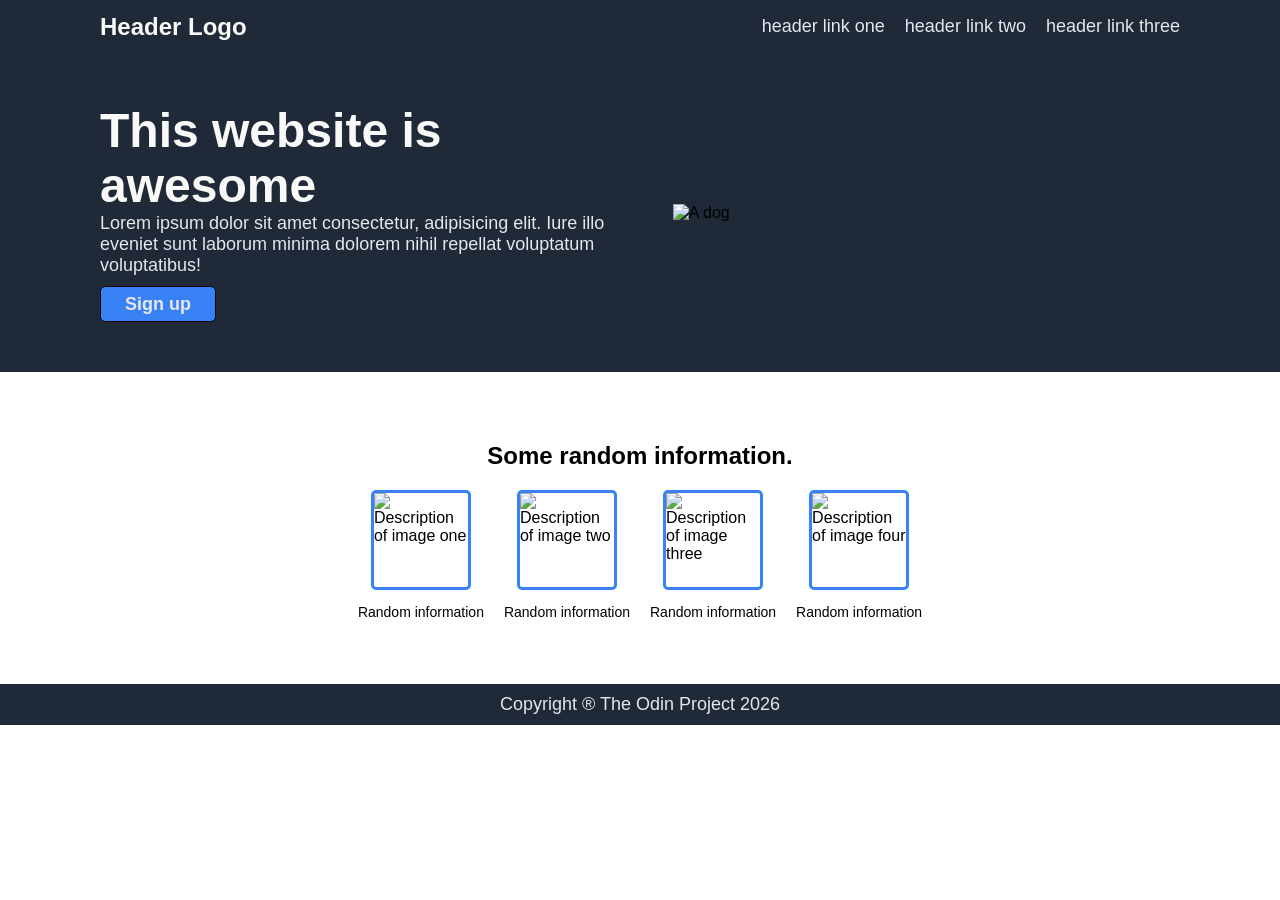
==== landing-page/index.html @ 4acf9df2 "made half the structure for half the page in HTML and CSS, I added a little bit of dynamism too with" ====
<!DOCTYPE html>
<html lang="en">
    <head>
        <meta charset="UTF-8">
        <meta name="viewport" content="width=device-width, initial-scale=1.0">
        <link rel="stylesheet" href="style.css">
        <title>Landing page</title>
    </head>
    <body>
        <header class="header">
            <nav class="navbar">
                <div class="logo">Header Logo</div>

                <ul class="nav-links">
                    <li><a href="#">header link one</a></li>
                    <li><a href="#">header link two</a></li>
                    <li><a href="#">header link three</a></li>
                </ul>
            </nav>

            <section class="hero">
                <div class="hero-text">
                    <h1>This website is awesome</h1>

                    <p>
                        Lorem ipsum dolor sit amet consectetur, adipisicing elit.
                        Iure illo eveniet sunt laborum minima dolorem nihil repellat
                        voluptatum voluptatibus!
                    </p>

                    <button class="sign-up">Sign up</button>
                </div>

                <img 
                    class="hero-image"
                    src="https://imgs.search.brave.com/Rz-bGydbh2w3cfE6bzHCRV59Wu0iNvy0zmWDOMCxt9M/rs:fit:860:0:0:0/g:ce/aHR0cHM6Ly9wcmV2/aWV3LnJlZGQuaXQv/cGxlYXNlLXBvc3Qt/eW91ci1mYXZvcml0/ZS1waWN0dXJlLW9mLXlvdXItZG9nZ28tcy12MC1jNWVpNmthZHA4c2UxLmpwZWc_d2lkdGg9MTA4MCZmb3JtYXQ9cGpwZyZhdXRvPXdlYnAmcz05NzRhZmY4NWVhMWY2ZmVkYjAxYWY5NjliNWQ4ZjdlMjBlNDIyNmUw"
                    alt="A dog"
                >
            </section>
        </header>

        <section class="info">
            <h2>Some random information.</h2>

            <div class="cards">
                <div class="card">
                    <img src="" alt="Description of image one">
                    <p>Random information</p>
                </div>

                <div class="card">
                    <img src="" alt="Description of image two">
                    <p>Random information</p>
                </div>

                <div class="card">
                    <img src="" alt="Description of image three">
                    <p>Random information</p>
                </div>

                <div class="card">
                    <img src="" alt="Description of image four">
                    <p>Random information</p>
                </div>
            </div>
        </section>


        <div class="footer">
            Copyright &reg; The Odin Project 2026
        </div>
    </body>
</html>

<!--Body
        head
            header
                logo <-> ul
            descriptor
                info
    -->
---- landing-page/style.css ----
:root{
    --dark-background-color: #1F2937;
    --quote-background-color: #E5E7EB;

    --secondary-text-color: #E5E7EB;
    --secondary-text-size: 18px;

}

*{
    font-family: 'Roboto', 'Roboto override', sans-serif;
    box-sizing: border-box;

    
}

body{
    margin: 0;
}

/* HEADER PART --------------------------- */
.header{
    background-color: var(--dark-background-color);
    display: flex;
    flex-direction: column;
    padding: 0 100px;
}

.navbar{
    display: flex;
    align-items: center;
    justify-content: space-between;
}

.logo{
    font-size: 24px;
    font-weight: bold;
    color: #F9FAF8
}

ul{
    list-style-type: none;
    padding: 0;
    display: flex;
    gap: 20px;
}

a{
    text-decoration: none;
    font-size: 18px;
    color: #E5E7EB;
}

a:hover{
    cursor: pointer;
    color: #cdd6e7;
}

li:active {
  transform: scale(0.95);
}

/* HERO PART --------------------------- */

.hero{
    display: flex;
    align-items: center;
    gap: 10px;
    padding: 50px 0;
}

.hero-text > h1{
    margin: 0;
    font-size: 48px;
    font-weight: 900;
    color: #F9FAF8
}

.hero-text > p{
    margin: 0;
    font-size: 18px;
    color: #E5E7EB;
}

.hero-text > button{
    box-sizing: content-box;
    margin-top: 10px;
    background-color: #3882F6;
    width: 110px;
    height: 30px;
    border-radius: 5px;
    border: 1px solid black;
    padding: 2px;
    font-size: 18px;
    font-weight: 600;
    color: #E5E7EB;
}
.hero-text > button:hover{
    cursor: pointer;
    background-color: #2673ef;
}
.hero-text > button:active {
  transform: scale(0.95);
}

.hero-image{
    width: 1000px;

}

/* INFO PART --------------------------- */

.info{
    padding: 50px 0;
    display: flex;
    flex-direction: column;
    align-items: center;
    justify-content: center;
}

.cards{
    display: flex;
    gap: 20px;
}

.card{
    display: flex;
    flex-direction: column;
    align-items: center;
}

.card > img{
    width: 100px;
    height: 100px;
    border: 3px solid #3882F6;
    border-radius: 5px;
}

.card > p{
    font-size: 14px;
}

/* FOOTER PART --------------------------- */
.footer{
    background-color: var(--dark-background-color);
    display: flex;
    align-items: center;
    justify-content: center;

    font-size: 18px;
    color: #E5E7EB;
    padding: 10px 0;
}
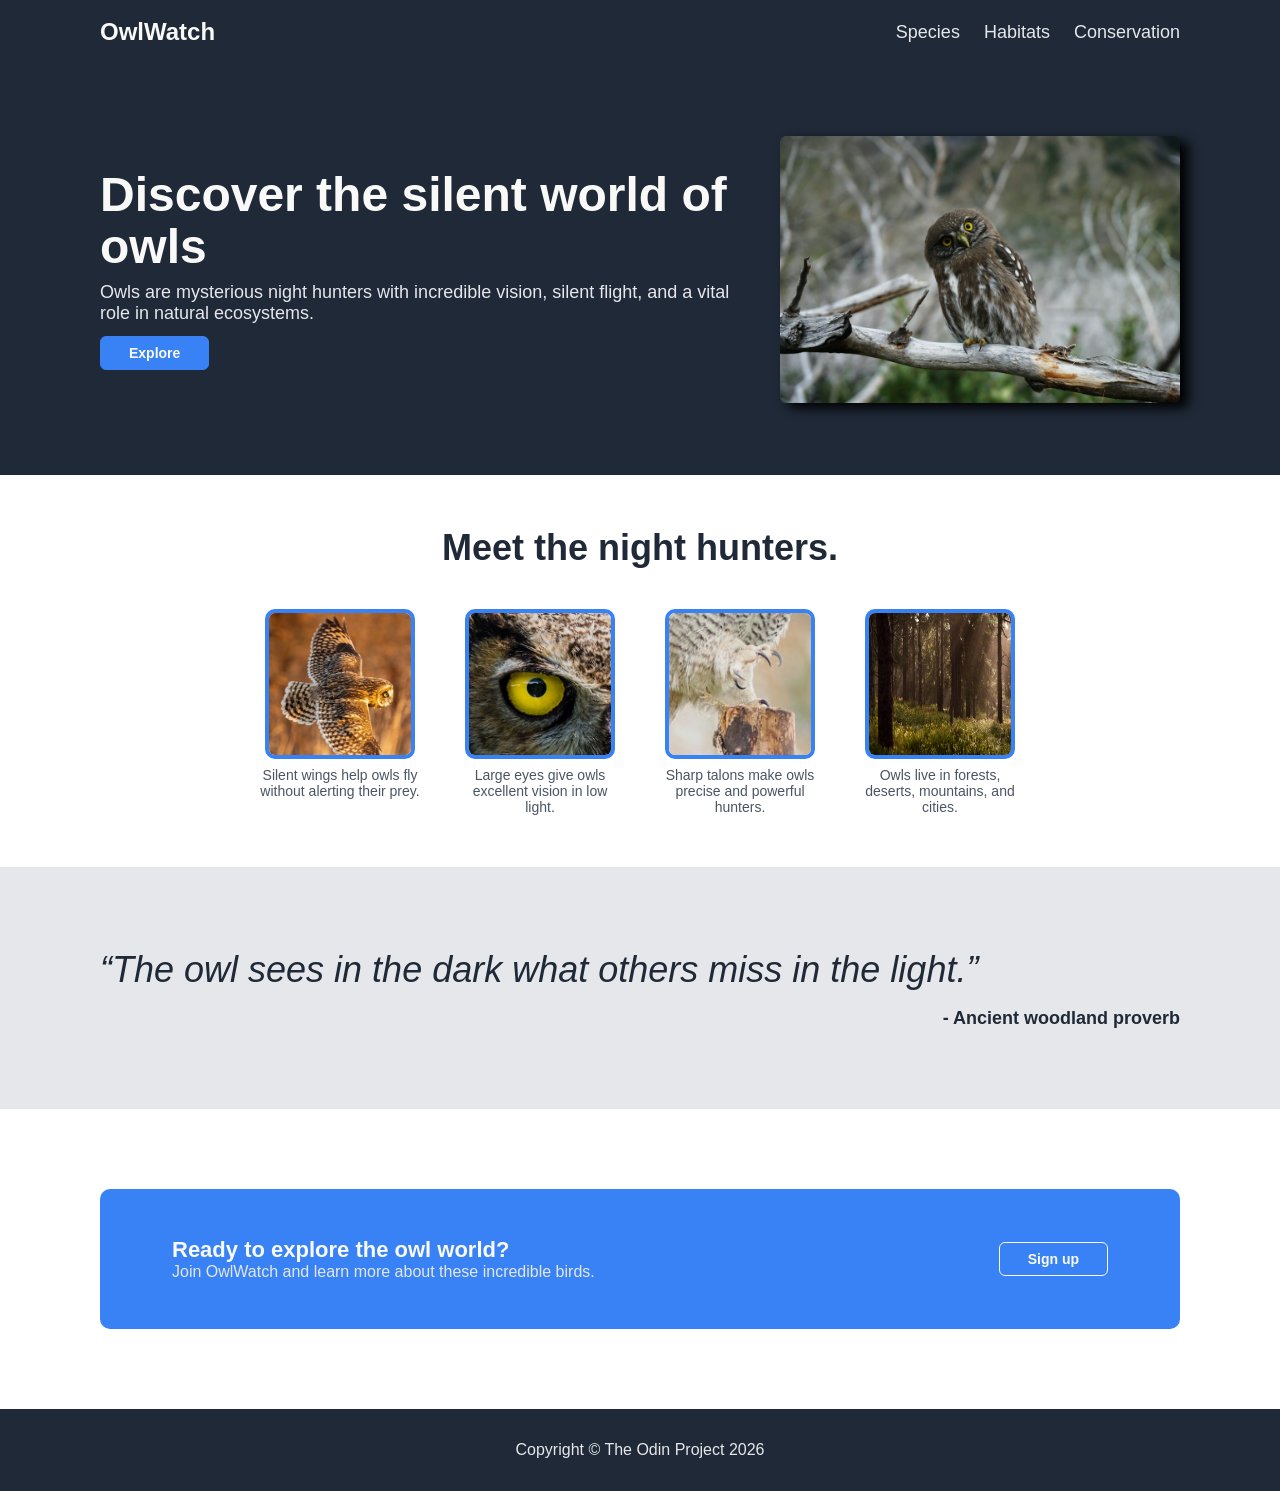
==== commit 0db9aab1: "Complete responsive owl landing page Add page structure, responsive media queries, cropped images, o" ====
--- a/landing-page/index.html
+++ b/landing-page/index.html
@@ -1,81 +1,91 @@
 <!DOCTYPE html>
 <html lang="en">
-    <head>
-        <meta charset="UTF-8">
-        <meta name="viewport" content="width=device-width, initial-scale=1.0">
-        <link rel="stylesheet" href="style.css">
-        <title>Landing page</title>
-    </head>
-    <body>
-        <header class="header">
-            <nav class="navbar">
-                <div class="logo">Header Logo</div>
+<head>
+    <meta charset="UTF-8">
+    <meta name="viewport" content="width=device-width, initial-scale=1.0">
+    <title>OwlWatch Landing Page</title>
+    <link rel="stylesheet" href="style.css">
+</head>
+<body>
+    <!-- PART 1: HEADER + HERO -->
+    <header class="site-header">
+        <nav class="navbar">
+            <div class="logo">OwlWatch</div>
 
-                <ul class="nav-links">
-                    <li><a href="#">header link one</a></li>
-                    <li><a href="#">header link two</a></li>
-                    <li><a href="#">header link three</a></li>
-                </ul>
-            </nav>
+            <ul class="nav-links">
+                <li><a href="#">Species</a></li>
+                <li><a href="#">Habitats</a></li>
+                <li><a href="#">Conservation</a></li>
+            </ul>
+        </nav>
 
-            <section class="hero">
-                <div class="hero-text">
-                    <h1>This website is awesome</h1>
+        <section class="hero">
+            <div class="hero-text">
+                <h1>Discover the silent world of owls</h1>
 
-                    <p>
-                        Lorem ipsum dolor sit amet consectetur, adipisicing elit.
-                        Iure illo eveniet sunt laborum minima dolorem nihil repellat
-                        voluptatum voluptatibus!
-                    </p>
+                <p>
+                    Owls are mysterious night hunters with incredible vision,
+                    silent flight, and a vital role in natural ecosystems.
+                </p>
 
-                    <button class="sign-up">Sign up</button>
-                </div>
+                <button class="button">Explore</button>
+            </div>
 
-                <img 
-                    class="hero-image"
-                    src="https://imgs.search.brave.com/Rz-bGydbh2w3cfE6bzHCRV59Wu0iNvy0zmWDOMCxt9M/rs:fit:860:0:0:0/g:ce/aHR0cHM6Ly9wcmV2/aWV3LnJlZGQuaXQv/cGxlYXNlLXBvc3Qt/eW91ci1mYXZvcml0/ZS1waWN0dXJlLW9mLXlvdXItZG9nZ28tcy12MC1jNWVpNmthZHA4c2UxLmpwZWc_d2lkdGg9MTA4MCZmb3JtYXQ9cGpwZyZhdXRvPXdlYnAmcz05NzRhZmY4NWVhMWY2ZmVkYjAxYWY5NjliNWQ4ZjdlMjBlNDIyNmUw"
-                    alt="A dog"
-                >
-            </section>
-        </header>
+            <!-- Replace this placeholder with a real image later -->
+             <img class="hero-image" src="images/owl-hero.jpg" alt="a hero image of an owl">
+        </section>
+    </header>
 
+    <!-- PART 2: MAIN CONTENT -->
+    <main class="main">
         <section class="info">
-            <h2>Some random information.</h2>
+            <h2>Meet the night hunters.</h2>
 
             <div class="cards">
-                <div class="card">
-                    <img src="" alt="Description of image one">
-                    <p>Random information</p>
-                </div>
+                <article class="card">
+                    <img class="card-image" src="images/owl-wings.jpg" alt="owl wings">
+                    <p>Silent wings help owls fly without alerting their prey.</p>
+                </article>
 
-                <div class="card">
-                    <img src="" alt="Description of image two">
-                    <p>Random information</p>
-                </div>
+                <article class="card">
+                    <img class="card-image" src="images/owl-eyes.jpg" alt="eyes">
+                    <p>Large eyes give owls excellent vision in low light.</p>
+                </article>
 
-                <div class="card">
-                    <img src="" alt="Description of image three">
-                    <p>Random information</p>
-                </div>
+                <article class="card">
+                   <img class="card-image" src="images/owl-talons.jpg" alt="owl talons">
+                    <p>Sharp talons make owls precise and powerful hunters.</p>
+                </article>
 
-                <div class="card">
-                    <img src="" alt="Description of image four">
-                    <p>Random information</p>
-                </div>
+                <article class="card">
+                    <img class="card-image" src="images/owl-forest.jpg" alt="habitat">
+                    <p>Owls live in forests, deserts, mountains, and cities.</p>
+                </article>
             </div>
         </section>
 
+        <section class="quote-section">
+            <div class="quote-inner">
+                <q>The owl sees in the dark what others miss in the light.</q>
+                <p class="quote-author">- Ancient woodland proverb</p>
+            </div>
+        </section>
 
-        <div class="footer">
-            Copyright &reg; The Odin Project 2026
-        </div>
-    </body>
-</html>
+        <section class="cta-section">
+            <div class="cta-card">
+                <div class="cta-text">
+                    <h3>Ready to explore the owl world?</h3>
+                    <p>Join OwlWatch and learn more about these incredible birds.</p>
+                </div>
 
-<!--Body
-        head
-            header
-                logo <-> ul
-            descriptor
-                info
-    -->+                <button class="button cta-button">Sign up</button>
+            </div>
+        </section>
+    </main>
+
+    <!-- PART 3: FOOTER -->
+    <footer class="footer">
+        Copyright &copy; The Odin Project 2026
+    </footer>
+</body>
+</html>
--- a/landing-page/style.css
+++ b/landing-page/style.css
@@ -1,153 +1,373 @@
-:root{
+:root {
     --dark-background-color: #1F2937;
     --quote-background-color: #E5E7EB;
 
+    --main-text-color: #F9FAF8;
     --secondary-text-color: #E5E7EB;
+    --dark-text-color: #1F2937;
+
+    --button-color: #3882F6;
+    --button-hover-color: #2673ef;
+
+    --card-border-color: #3882F6;
+
     --secondary-text-size: 18px;
-
-}
-
-*{
-    font-family: 'Roboto', 'Roboto override', sans-serif;
+    --hero-title-size: 48px;
+    --hero-title-size-mobile: 36px;
+    --logo-size: 24px;
+
+    --page-max-width: 1100px;
+    --section-padding-x: 100px;
+    --section-padding-x-mobile: 24px;
+
+    --border-radius-small: 6px;
+    --border-radius-medium: 10px;
+}
+
+/* GLOBAL --------------------------- */
+
+* {
     box-sizing: border-box;
-
-    
-}
-
-body{
+}
+
+body {
+    min-width: 320px;
+    min-height: 100vh;
     margin: 0;
-}
-
-/* HEADER PART --------------------------- */
-.header{
+
+    font-family: 'Roboto', sans-serif;
+
+    display: flex;
+    flex-direction: column;
+}
+
+.main {
+    /*
+      This helps push the footer to the bottom when the page
+      content is shorter than the viewport.
+
+      On very large screens, this does not magically improve spacing;
+      max-width containers are used for that.
+    */
+    flex: 1;
+}
+
+.button {
+    cursor: pointer;
+    background-color: var(--button-color);
+    color: var(--main-text-color);
+
+    border: 1px solid var(--button-color);
+    border-radius: var(--border-radius-small);
+
+    padding: 8px 28px;
+    font-size: 14px;
+    font-weight: 700;
+}
+
+.button:hover {
+    background-color: var(--button-hover-color);
+}
+
+.button:active {
+    transform: scale(0.95);
+}
+
+/* HEADER + NAVBAR --------------------------- */
+
+.site-header {
     background-color: var(--dark-background-color);
+    padding: 0 var(--section-padding-x);
+}
+
+.navbar,
+.hero,
+.info,
+.quote-inner,
+.cta-card {
+    max-width: var(--page-max-width);
+    margin: 0 auto;
+}
+
+.navbar {
+    display: flex;
+    align-items: center;
+    justify-content: space-between;
+
+    gap: 24px;
+    padding: 18px 0;
+}
+
+.logo {
+    font-size: var(--logo-size);
+    font-weight: 700;
+    color: var(--main-text-color);
+}
+
+.nav-links {
+    list-style-type: none;
+    margin: 0;
+    padding: 0;
+
+    display: flex;
+    gap: 24px;
+}
+
+.nav-links a {
+    text-decoration: none;
+    font-size: var(--secondary-text-size);
+    color: var(--secondary-text-color);
+}
+
+.nav-links a:hover {
+    color: #cdd6e7;
+}
+
+/* HERO --------------------------- */
+
+.hero {
+    display: flex;
+    align-items: center;
+    justify-content: space-between;
+
+    gap: 48px;
+    padding: 72px 0;
+}
+
+.hero-text {
+    flex: 1;
+    min-width: 0;
+}
+
+.hero-text h1 {
+    margin: 0 0 8px;
+    font-size: var(--hero-title-size);
+    line-height: 1.1;
+    font-weight: 900;
+    color: var(--main-text-color);
+}
+
+.hero-text p {
+    margin: 0 0 12px;
+    font-size: var(--secondary-text-size);
+    color: var(--secondary-text-color);
+}
+
+.hero-image {
+    flex: 1;
+    max-width: 400px;
+    min-height: 200px;
+
+    color: var(--secondary-text-color);
+    border-radius: var(--border-radius-small);
+    box-shadow: 8px 5px 12px #000000;
+
+    display: flex;
+    align-items: center;
+    justify-content: center;
+}
+
+/* INFO SECTION --------------------------- */
+
+.info {
+    padding: 52px var(--section-padding-x);
+    text-align: center;
+}
+
+.info h2 {
+    margin: 0 0 40px;
+    font-size: 36px;
+    font-weight: 900;
+    color: var(--dark-text-color);
+}
+
+.cards {
+    display: flex;
+    justify-content: center;
+    flex-wrap: wrap;
+    gap: 40px;
+}
+
+.card {
+    width: 160px;
+
     display: flex;
     flex-direction: column;
-    padding: 0 100px;
-}
-
-.navbar{
+    align-items: center;
+    text-align: center;
+}
+
+.card-image {
+    width: 150px;
+    height: 150px;
+
+    border: 4px solid var(--card-border-color);
+    border-radius: var(--border-radius-medium);
+    background-color: #f3f4f6;
+}
+
+.card p {
+    margin: 8px 0 0;
+    font-size: 14px;
+    color: #4b5563;
+}
+
+/* QUOTE SECTION --------------------------- */
+
+.quote-section {
+    background-color: var(--quote-background-color);
+    padding: 80px var(--section-padding-x);
+}
+
+.quote-inner {
+    display: flex;
+    flex-direction: column;
+}
+
+.quote-inner q {
+    color: var(--dark-text-color);
+    font-size: 36px;
+    font-weight: 300;
+    font-style: italic;
+    line-height: 1.25;
+}
+
+.quote-author {
+    margin: 16px 0 0;
+    color: var(--dark-text-color);
+    font-size: 18px;
+    font-weight: 700;
+    align-self: flex-end;
+}
+
+/* CALL TO ACTION --------------------------- */
+
+.cta-section {
+    padding: 80px var(--section-padding-x);
+}
+
+.cta-card {
+    background-color: var(--button-color);
+    border-radius: var(--border-radius-medium);
+    padding: 48px 72px;
+
     display: flex;
     align-items: center;
     justify-content: space-between;
-}
-
-.logo{
-    font-size: 24px;
-    font-weight: bold;
-    color: #F9FAF8
-}
-
-ul{
-    list-style-type: none;
-    padding: 0;
-    display: flex;
-    gap: 20px;
-}
-
-a{
-    text-decoration: none;
-    font-size: 18px;
-    color: #E5E7EB;
-}
-
-a:hover{
-    cursor: pointer;
-    color: #cdd6e7;
-}
-
-li:active {
-  transform: scale(0.95);
-}
-
-/* HERO PART --------------------------- */
-
-.hero{
-    display: flex;
-    align-items: center;
-    gap: 10px;
-    padding: 50px 0;
-}
-
-.hero-text > h1{
+
+    gap: 32px;
+    color: var(--main-text-color);
+}
+
+.cta-text h3,
+.cta-text p {
     margin: 0;
-    font-size: 48px;
-    font-weight: 900;
-    color: #F9FAF8
-}
-
-.hero-text > p{
-    margin: 0;
-    font-size: 18px;
-    color: #E5E7EB;
-}
-
-.hero-text > button{
-    box-sizing: content-box;
-    margin-top: 10px;
-    background-color: #3882F6;
-    width: 110px;
-    height: 30px;
-    border-radius: 5px;
-    border: 1px solid black;
-    padding: 2px;
-    font-size: 18px;
-    font-weight: 600;
-    color: #E5E7EB;
-}
-.hero-text > button:hover{
-    cursor: pointer;
-    background-color: #2673ef;
-}
-.hero-text > button:active {
-  transform: scale(0.95);
-}
-
-.hero-image{
-    width: 1000px;
-
-}
-
-/* INFO PART --------------------------- */
-
-.info{
-    padding: 50px 0;
-    display: flex;
-    flex-direction: column;
+}
+
+.cta-text h3 {
+    font-size: 22px;
+}
+
+.cta-text p {
+    color: var(--secondary-text-color);
+}
+
+.cta-button {
+    border-color: var(--main-text-color);
+    flex-shrink: 0;
+}
+
+/* FOOTER --------------------------- */
+
+.footer {
+    background-color: var(--dark-background-color);
+    color: var(--secondary-text-color);
+
+    display: flex;
     align-items: center;
     justify-content: center;
-}
-
-.cards{
-    display: flex;
-    gap: 20px;
-}
-
-.card{
-    display: flex;
-    flex-direction: column;
-    align-items: center;
-}
-
-.card > img{
-    width: 100px;
-    height: 100px;
-    border: 3px solid #3882F6;
-    border-radius: 5px;
-}
-
-.card > p{
-    font-size: 14px;
-}
-
-/* FOOTER PART --------------------------- */
-.footer{
-    background-color: var(--dark-background-color);
-    display: flex;
-    align-items: center;
-    justify-content: center;
-
-    font-size: 18px;
-    color: #E5E7EB;
-    padding: 10px 0;
+
+    padding: 32px 16px;
+    text-align: center;
+}
+
+/* RESPONSIVE --------------------------- */
+
+@media (max-width: 800px) {
+    .site-header {
+        padding: 0 var(--section-padding-x-mobile);
+    }
+
+    .navbar {
+        flex-direction: column;
+        text-align: center;
+    }
+
+    .nav-links {
+        justify-content: center;
+        flex-wrap: wrap;
+        gap: 16px;
+    }
+
+    .hero {
+        flex-direction: column;
+        text-align: center;
+        gap: 32px;
+        padding: 48px 0;
+    }
+
+    .hero-text h1 {
+        font-size: var(--hero-title-size-mobile);
+    }
+
+    .hero-image {
+        width: 100%;
+    }
+
+    .info {
+        padding: 48px var(--section-padding-x-mobile);
+    }
+
+    .cards {
+        gap: 28px;
+    }
+
+    .quote-section {
+        padding: 56px var(--section-padding-x-mobile);
+    }
+
+    .quote-inner q {
+        font-size: 28px;
+        text-align: center;
+    }
+
+    .quote-author {
+        align-self: center;
+        text-align: center;
+    }
+
+    .cta-section {
+        padding: 56px var(--section-padding-x-mobile);
+    }
+
+    .cta-card {
+        flex-direction: column;
+        text-align: center;
+        padding: 32px 24px;
+    }
+}
+
+@media (max-width: 480px) {
+    .info h2 {
+        font-size: 28px;
+    }
+
+    .card {
+        width: 100%;
+        max-width: 220px;
+    }
+
+    .quote-inner q {
+        font-size: 24px;
+    }
 }
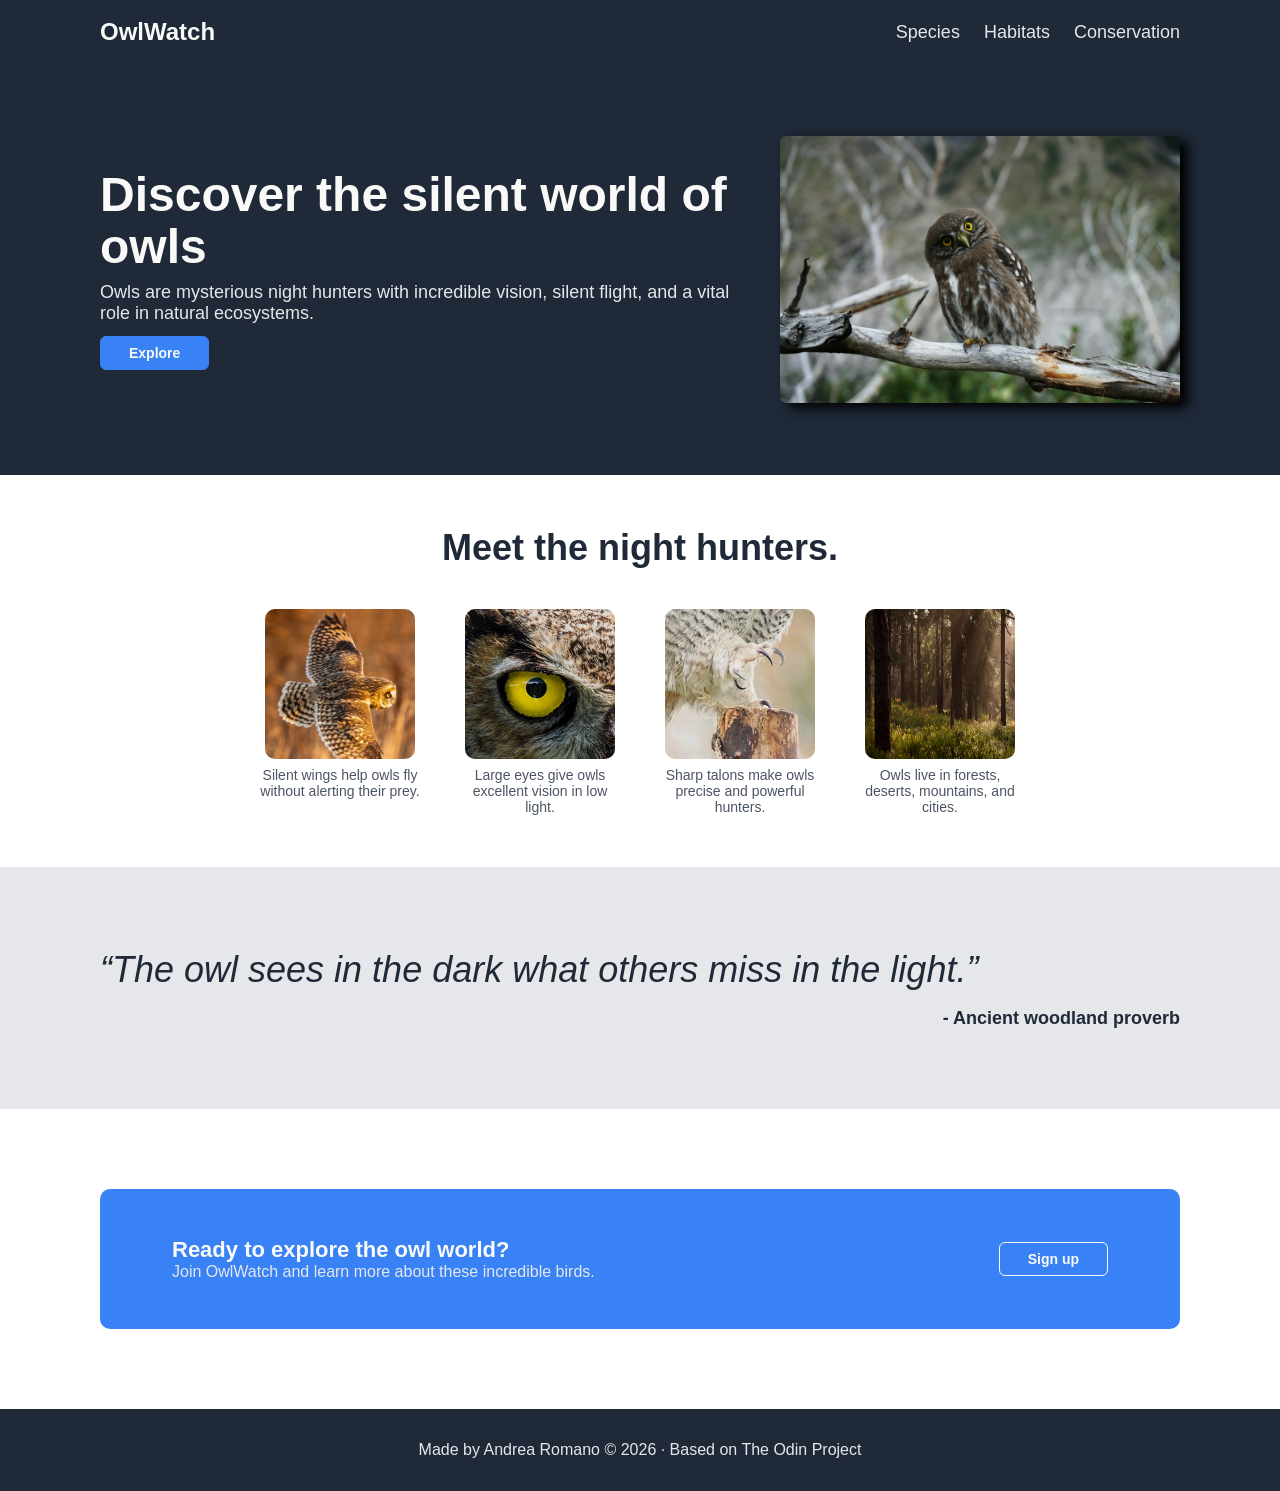
==== commit 84dda409: "Little adjustments: changed footers and borders of the little images in the landing page" ====
--- a/landing-page/index.html
+++ b/landing-page/index.html
@@ -85,7 +85,7 @@
 
     <!-- PART 3: FOOTER -->
     <footer class="footer">
-        Copyright &copy; The Odin Project 2026
+        Made by Andrea Romano &copy; 2026 · Based on The Odin Project
     </footer>
 </body>
 </html>
--- a/landing-page/style.css
+++ b/landing-page/style.css
@@ -201,7 +201,6 @@
     width: 150px;
     height: 150px;
 
-    border: 4px solid var(--card-border-color);
     border-radius: var(--border-radius-medium);
     background-color: #f3f4f6;
 }
